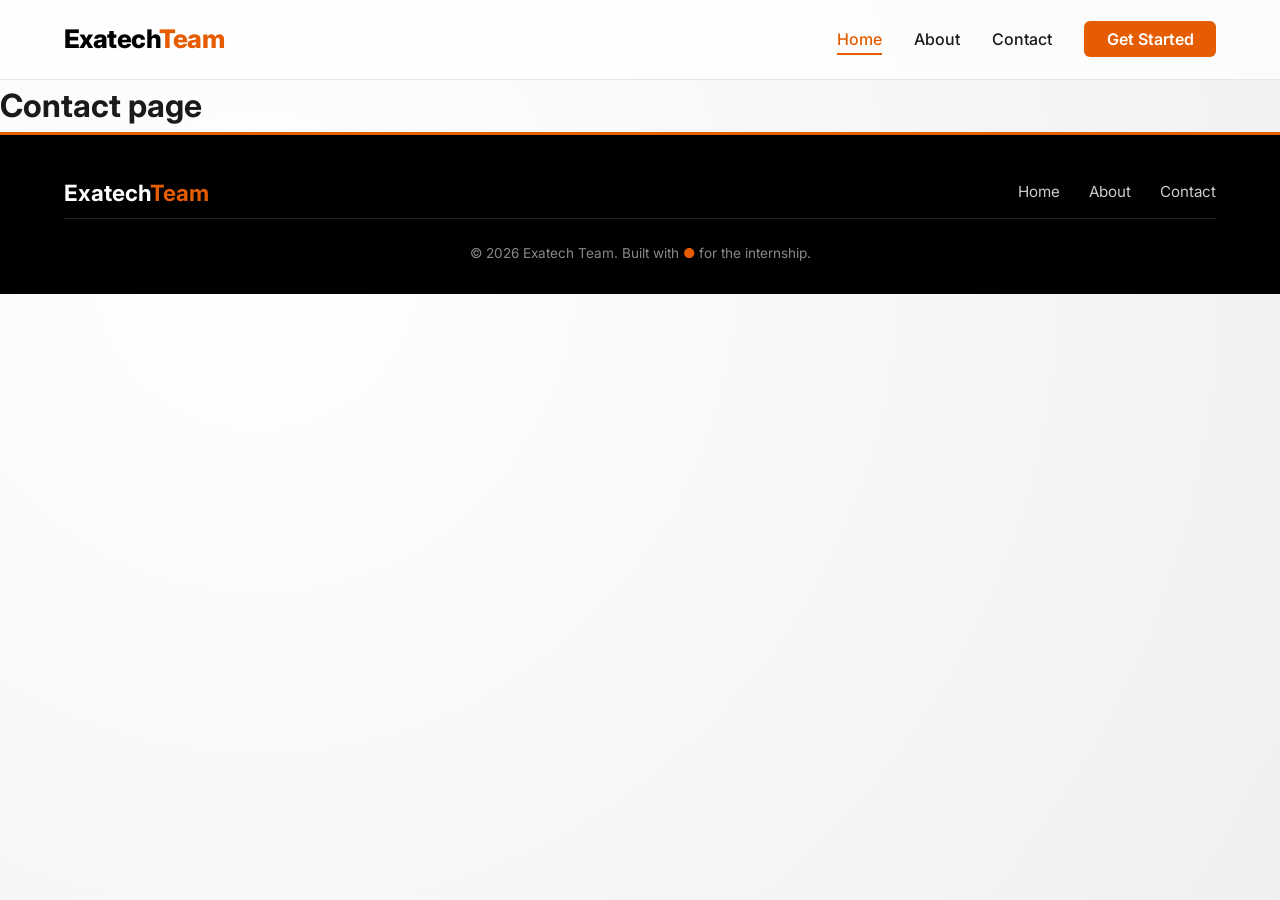
==== contact.html @ 696e4269 "Add contact page HTML structure and styling links" ====
<!DOCTYPE html>
<html lang="en">
<head>
    <meta charset="UTF-8" />
    <meta name="viewport" content="width=device-width, initial-scale=1.0" />
    <title>Exatech Team · Contact</title>

    <!-- Google Inter Fonts CDN-->
    <link href="https://fonts.googleapis.com/css2?family=Inter:opsz,wght@14..32,400;14..32,500;14..32,600;14..32,700;14..32,800&display=swap" rel="stylesheet" />
    <link rel="stylesheet" href="css/style.css">
</head>

<body>

    <!-- ===== Navbar Section ===== -->
    <header>
        <div class="container nav-bar">
            <a href="#" class="logo">Exatech<span>Team</span></a>

            <ul class="nav-links">
                <li><a href="/index.html" class="active">Home</a></li>
                <li><a href="#">About</a></li>
                <li><a href="/contact.html">Contact</a></li>
                <li><a href="#" class="navbar-button">Get Started</a></li>
            </ul>
        </div>
    </header>

    <!-- ===== contact Section ===== -->

    <h1>Contact page</h1>


    <!-- ===== FOOTER ===== -->
    <footer>
        <div class="container">
            <div class="footer-grid">
                <div class="footer-logo">Exatech<span>Team</span></div>
                <div class="footer-links">
                    <a href="#">Home</a>
                    <a href="#">About</a>
                    <a href="#">Contact</a>
                </div>
            </div>
            <div class="footer-copy">
                &copy; 2026 Exatech Team. Built with <span style="color:#e65c00;">●</span> for the internship.
            </div>
        </div>
    </footer>

</body>
</html>
---- css/style.css ----
/* ========= Global css start ===========  */

:root {
    --black-gray-color: #1a1a1a;
    --black-color: #000000;
    --orange-color: #e65c00;
    --white-color: #ffffff;
}

*{
    margin: 0;
    padding: 0;
    box-sizing: border-box;
}

body {
    font-family: 'Inter', sans-serif;
    font-size: 16px;
    line-height: 1.6;
    color: var(--black-gray-color);
    background: radial-gradient(circle at 20% 30%, #ffffff 0%, #f0f0f0 100%);
    min-height: 100vh;
    display: flex;
    flex-direction: column;
}


 /* ── Header / Nav ── */
header {
    padding: 1.2rem 0;
    border-bottom: 1px solid #e6e6e6;
    background-color: rgba(255, 255, 255, 0.7);
    backdrop-filter: blur(6px);
    position: sticky;
    top: 0;
    z-index: 10;
}

.nav-bar {
    display: flex;
    align-items: center;
    justify-content: space-between;
    flex-wrap: wrap;
    gap: 1rem;
}

.logo {
    font-size: 1.6rem;
    font-weight: 800;
    letter-spacing: -0.02em;
    color: var(--black-color);
    text-decoration: none;
}

.logo span {
    color: var(--orange-color);
}

.nav-links {
    display: flex;
    align-items: center;
    gap: 2rem;
    list-style: none;
}

.nav-links a {
    text-decoration: none;
    font-weight: 500;
    font-size: 1rem;
    color: var(--black-gray-color);
    transition: color 0.2s ease;
    padding: 0.25rem 0;
    border-bottom: 2px solid transparent;
}

.nav-links a:hover,
.nav-links a.active {
    color: var(--orange-color);
    border-bottom-color: var(--orange-color);
}

a.navbar-button {
    background-color: var(--orange-color);
    color: var(--white-color);
    padding: 0.5rem 1.4rem;
    border-radius: 6px;
    border-bottom: none ;
    font-weight: 600;
}

.navbar-button:hover {
    background-color: var(--orange-color);
    color: var(--white-color);
    border-bottom: none;
}

.btn-outline-orange {
    display: inline-block;
    background-color: transparent;
    color: var(--orange-color);
    font-weight: 600;
    font-size: 1rem;
    padding: 0.8rem 2.4rem;
    border-radius: 6px;
    border: 2px solid var(--orange-color);
    text-decoration: none;
    transition: all 0.2s ease;
    cursor: pointer;
}

.btn-outline-orange:hover {
    background-color: var(--orange-color);
    color: var(--white-color);
    transform: translateY(-2px);
    box-shadow: 0 8px 20px rgba(230, 92, 0, 0.15);
}

/* containers globlly for every page and section */
.container {
    max-width: 1200px;
    margin: 0 auto;
    padding: 0 1.5rem;
}

    /* ── font size and color for text (body 16–18px) ── */
p, li, .text-body {
        font-size: 1rem;
        color: var(--black-gray-color);
    }

    /* ── Footer section ── */
footer {
    background-color: var(--black-color);
    color: #e6e6e6;
    padding: 2.5rem 0 1.8rem;
    border-top: 3px solid var(--orange-color);
}

.footer-grid {
    display: flex;
    flex-wrap: wrap;
    justify-content: space-between;
    align-items: center;
    gap: 1.5rem;
}

.footer-logo {
    font-size: 1.4rem;
    font-weight: 700;
    color: var(--white-color);
}

.footer-logo span {
    color: var(--orange-color);
}

.footer-links {
    display: flex;
    gap: 1.8rem;
    flex-wrap: wrap;
}

.footer-links a {
    color: #cccccc;
    text-decoration: none;
    font-size: 0.95rem;
    transition: color 0.2s ease;
}

.footer-links a:hover {
    color: var(--orange-color);
}

.footer-copy {
    font-size: 0.85rem;
    color: #888888;
    margin-top: 0.5rem;
    width: 100%;
    text-align: center;
    border-top: 1px solid #222222;
    padding-top: 1.5rem;
}

 /* ========= Global css end ===========  */



 /* ========= home css start ===========  */


 /* ========= home css end ===========  */



 /* ========= about css start ===========  */


 /* ========= about css end ===========  */



 /* ========= contact css start ===========  */


 /* ========= contact css end ===========  */



        /* ── Responsive design media query tablet ── */
@media (max-width: 768px) {
    .nav-bar {
        flex-direction: column;
        align-items: flex-start;
    }

    .nav-links {
        flex-wrap: wrap;
        gap: 1rem 1.5rem;
        width: 100%;
    }

    .footer-grid {
        flex-direction: column;
        text-align: center;
    }

    .footer-links {
        justify-content: center;
    }

    /* === home === */

    /* === about ===  */

    /* === contact === */

}

        /* ── Responsive design media query mobile small screen ── */

@media (min-width: 640px) {
    p, li, .text-body {
                font-size: 1.125rem;
    }

    /* === home === */

    /* === about ===  */

    /* === contact === */

}

@media (max-width: 480px) {
    .container {
        padding: 0 1rem;
    }

    /* === home === */

    /* === about ===  */

    /* === contact === */
}
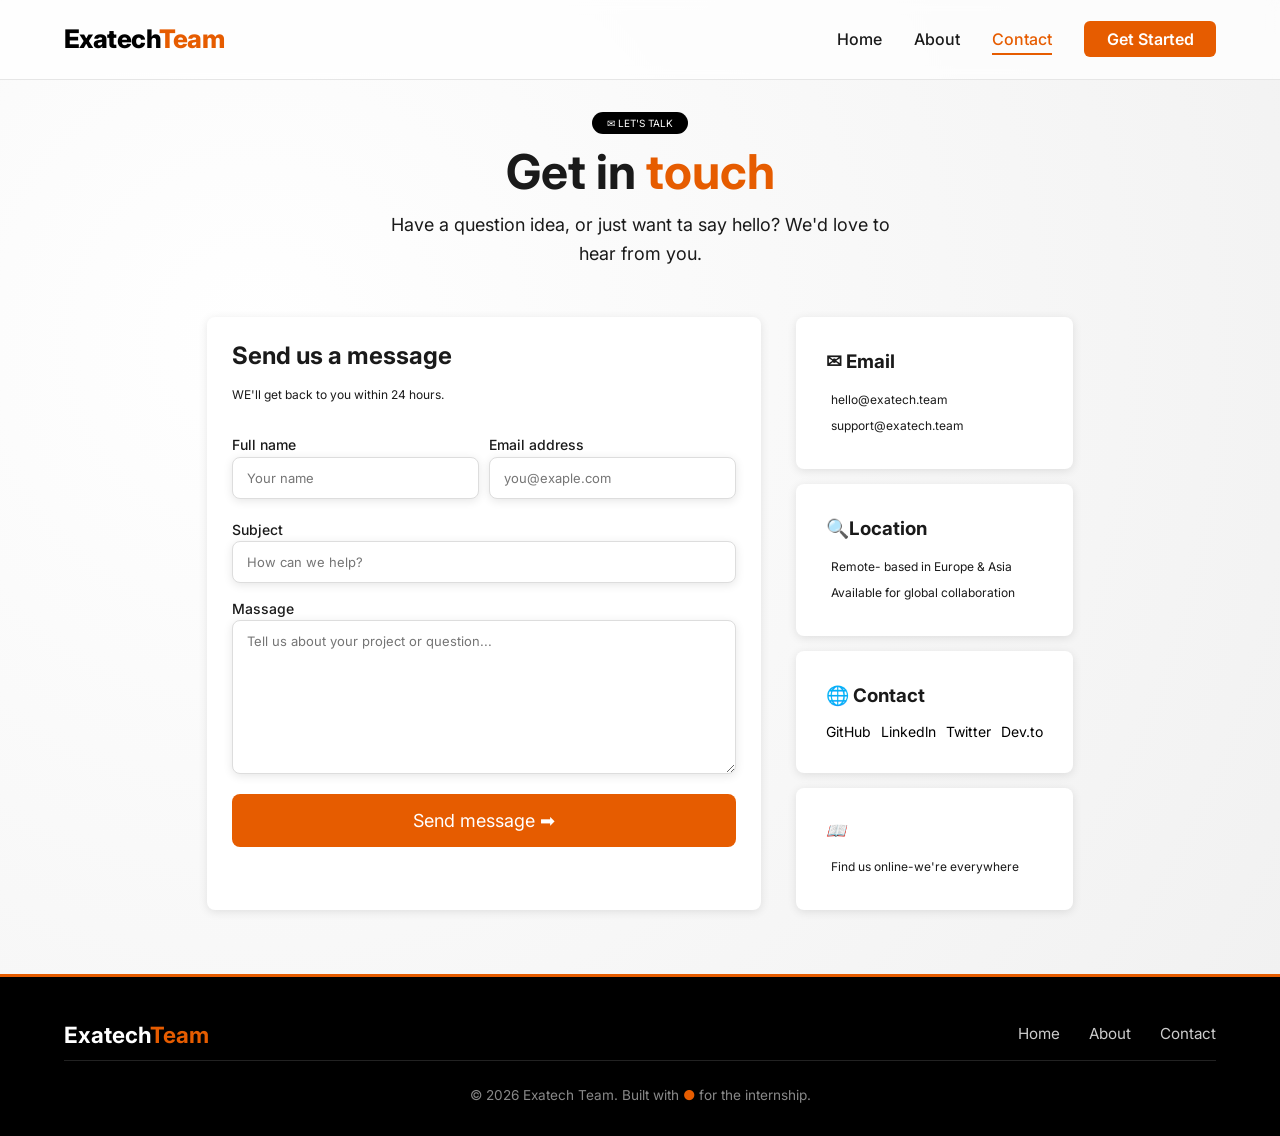
==== commit 3d5f9d76: "contact form" ====
--- a/contact.html
+++ b/contact.html
@@ -8,6 +8,7 @@
     <!-- Google Inter Fonts CDN-->
     <link href="https://fonts.googleapis.com/css2?family=Inter:opsz,wght@14..32,400;14..32,500;14..32,600;14..32,700;14..32,800&display=swap" rel="stylesheet" />
     <link rel="stylesheet" href="css/style.css">
+    <link rel="stylesheet" href="css/contact.css">
 </head>
 
 <body>
@@ -18,19 +19,82 @@
             <a href="#" class="logo">Exatech<span>Team</span></a>
 
             <ul class="nav-links">
-                <li><a href="/index.html" class="active">Home</a></li>
+                <li><a href="/index.html" >Home</a></li>
                 <li><a href="#">About</a></li>
-                <li><a href="/contact.html">Contact</a></li>
+                <li><a href="/contact.html" class="active">Contact</a></li>
                 <li><a href="#" class="navbar-button">Get Started</a></li>
             </ul>
         </div>
     </header>
 
     <!-- ===== contact Section ===== -->
+<section class="container">
+    <div class="top-content">
+        <span class="talk">✉ LET'S TALK</span>
+        <h1>Get in<span> touch</span></h1>
+        <p >Have a question idea, or just want ta say hello? We'd love to hear from you.</p>
+    </div>
 
-    <h1>Contact page</h1>
+    <div class="bottom-content">
+        <!-- contact form -->
+        <div class="left-side">
 
+            <form action="">
+                <h2>Send us a message</h2>
+                <p>WE'll get back to you within 24 hours.</p>
+                <div class="group-inputs">
+                    <div class="group-input">
+                        <label for="name">Full name</label>
+                        <input type="text" placeholder="Your name ">
+                    </div>
+                    <div class="group-input">
+                        <label for="name">Email address</label>
+                        <input type="text" placeholder="you@exaple.com">
+                    </div>
+                </div>
+                <div class="group-input">
+                        <label for="name">Subject</label>
+                        <input type="text" placeholder="How can we help? ">
+                </div>
+                <div class="group-input" style="margin-top: 15px;">
+                <label for="text">Massage</label>
+                <textarea style="margin-top: 0;" name="" rows="8" placeholder="Tell us about your project or question..."></textarea>
+                </div>
+                <button type="submit">Send message ➡</button>
+            </form>
+        </div>
 
+        <!--  quick info -->
+        <div class="right-side">
+            <div class="card">
+                <h3>✉ Email</h3>
+                <p style="margin-top: 10px;">hello@exatech.team</p>
+                <p>support@exatech.team</p>
+            </div>
+            <div class="card">
+                <h3>🔍Location</h3>
+                <p style="margin-top: 10px;">Remote- based in Europe & Asia</p>
+                <p>Available for global collaboration</p>
+            </div>
+            <div class="card">
+                <h3>🌐 Contact</h3>
+                <menu>
+                    <a href="#">GitHub</a>
+                    <a href="#">Linkedln</a>
+                    <a href="#">Twitter</a>
+                    <a href="#">Dev.to</a>
+
+                </menu>
+            </div>
+
+            <div class="card ">
+                <i>📖</i>
+               <p style="margin-top: 10px;">Find us online-we're everywhere</p>
+            </div>
+        </div>
+    </div>
+
+</section>
     <!-- ===== FOOTER ===== -->
     <footer>
         <div class="container">
--- a/css/style.css
+++ b/css/style.css
@@ -11,10 +11,11 @@
     margin: 0;
     padding: 0;
     box-sizing: border-box;
+    font-family: 'Inter', sans-serif;
+
 }
 
 body {
-    font-family: 'Inter', sans-serif;
     font-size: 16px;
     line-height: 1.6;
     color: var(--black-gray-color);
--- a/css/contact.css
+++ b/css/contact.css
@@ -0,0 +1,158 @@
+.top-content {
+    margin-top: 2rem;
+    display: flex;
+    flex-direction: column;
+    justify-content: center;
+    text-align: center;
+}
+
+.top-content .talk {
+    background-color: var(--black-color);
+    width: max-content;
+    color: var(--white-color);
+    margin: 0 auto;
+    padding: 3px 15px;
+    border-radius: 30px;
+    font-size: 10px;
+}
+
+.top-content h1{
+    font-size: clamp(2rem, 4rem, 3rem);
+    font-weight: bolder;
+}
+
+.top-content h1 span {
+    color: var(--orange-color);
+}
+
+.top-content p {
+    max-width: 500px;
+    color: var(--black-gray-color);
+    margin: 0 auto;
+}
+
+.bottom-content {
+    display: grid;
+    grid-template-columns: 2fr 1fr;
+    gap: 35px;
+    margin-top: 3rem;
+    margin-bottom: 4rem;
+}
+
+.bottom-content .left-side {
+    border-radius: 8px;
+    background-color: var(--white-color);
+    padding: 20px 25px;
+    box-shadow: 0 2px 10px rgba(0,0,0,.1)
+}
+form h2{
+     margin-bottom: 10px;
+}
+form p{
+    color: var(--black-gray-color);
+    font-size: 12px;
+}
+.group-inputs{
+    display: flex;
+    gap: 10px;
+    margin-bottom: 20px;
+    margin-top: 20px;
+}
+.group-input{
+    width: 100%;
+    margin-top: 10px;
+    display: flex;
+    flex-direction: column;
+}
+.group-input label{
+    font-weight: 500;
+    font-size: 14px;
+}
+.group-input input , .group-input  textarea {
+    padding:12px 14px;
+    border-radius: 8px;
+    border: 1px solid #ddd;
+    box-shadow: 0 2px 10px rgba(0,0,0,.1);
+    font-size: 13px;
+    outline: none;
+}
+
+.group-input input:hover , .group-input  textarea:hover{
+    box-shadow: 0 2px 10px rgba(248, 139, 6, 0.1);
+}
+
+
+form button{
+width: 100%;
+padding: 16px;
+background-color: var(--orange-color);
+color: white;
+border-radius: 8px;
+font-size: 18px;
+margin-top: 20px;
+cursor: pointer;
+border: none;
+transition: .3s;
+}
+form button:hover{
+    background-color: rgb(224, 151, 15);
+}
+
+
+.right-side{
+    display: flex;
+    flex-direction: column;
+    gap: 15px;
+}
+.card{
+    background-color: var(--white-color);
+    padding: 30px;
+    border-radius: 8px;
+    box-shadow: 0 2px 10px rgba(0,0,0,.1);
+
+}
+
+ .car h3{
+      font-size: 24px;
+
+}
+.card p{
+  color:var(--black-gray-color);
+  line-height: 16px;
+  font-size: 12px;
+  padding: 5px;
+}
+
+.card menu{
+    display: flex;
+    align-items: center;
+    justify-content: space-between;
+    flex-wrap: wrap;
+    gap: 10px;
+    margin-top: 10px;
+
+}
+.card menu a{
+    text-decoration: none;
+    color: var(--black-color);
+    font-size: 14px;
+}
+
+
+
+
+
+
+
+
+
+
+
+
+
+
+
+
+
+
+
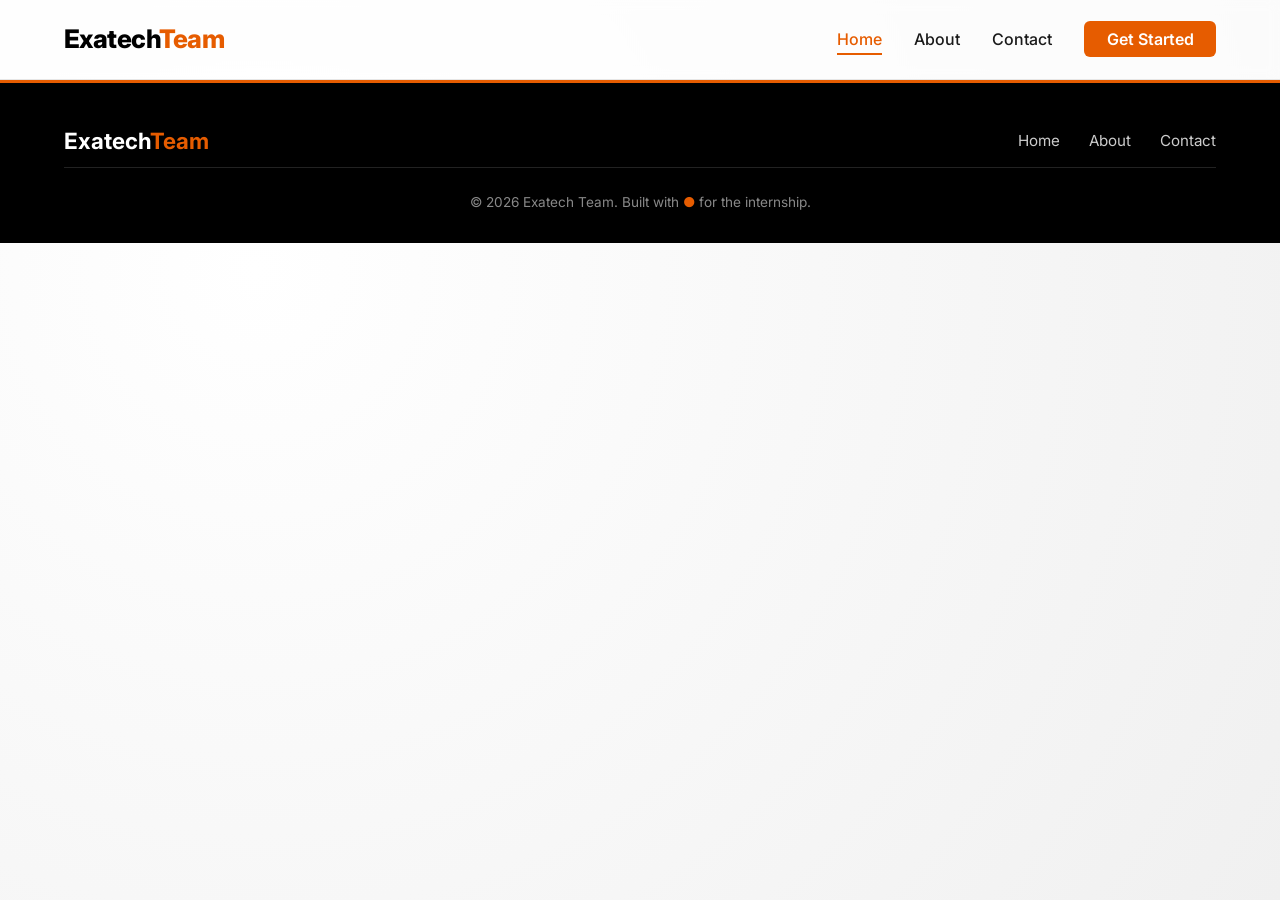
==== commit 27a13f47: "changes" ====
--- a/contact.html
+++ b/contact.html
@@ -1,116 +1,52 @@
 <!DOCTYPE html>
 <html lang="en">
-<head>
+  <head>
     <meta charset="UTF-8" />
     <meta name="viewport" content="width=device-width, initial-scale=1.0" />
-    <title>Exatech Team · Contact</title>
+    <title>Exatech Team · Home</title>
 
     <!-- Google Inter Fonts CDN-->
-    <link href="https://fonts.googleapis.com/css2?family=Inter:opsz,wght@14..32,400;14..32,500;14..32,600;14..32,700;14..32,800&display=swap" rel="stylesheet" />
-    <link rel="stylesheet" href="css/style.css">
-    <link rel="stylesheet" href="css/contact.css">
-</head>
+    <link
+      href="https://fonts.googleapis.com/css2?family=Inter:opsz,wght@14..32,400;14..32,500;14..32,600;14..32,700;14..32,800&display=swap"
+      rel="stylesheet"
+    />
+    <link rel="stylesheet" href="css/style.css" />
+  </head>
 
-<body>
-
+  <body>
     <!-- ===== Navbar Section ===== -->
     <header>
-        <div class="container nav-bar">
-            <a href="#" class="logo">Exatech<span>Team</span></a>
+      <div class="container nav-bar">
+        <a href="#" class="logo">Exatech<span>Team</span></a>
 
-            <ul class="nav-links">
-                <li><a href="/index.html" >Home</a></li>
-                <li><a href="#">About</a></li>
-                <li><a href="/contact.html" class="active">Contact</a></li>
-                <li><a href="#" class="navbar-button">Get Started</a></li>
-            </ul>
-        </div>
+        <ul class="nav-links">
+          <li><a href="#" class="active">Home</a></li>
+          <li><a href="#">About</a></li>
+          <li><a href="#">Contact</a></li>
+          <li><a href="#" class="navbar-button">Get Started</a></li>
+        </ul>
+      </div>
     </header>
 
-    <!-- ===== contact Section ===== -->
-<section class="container">
-    <div class="top-content">
-        <span class="talk">✉ LET'S TALK</span>
-        <h1>Get in<span> touch</span></h1>
-        <p >Have a question idea, or just want ta say hello? We'd love to hear from you.</p>
-    </div>
+    <!-- ======== Contact Main Section ======== -->
+    <section class="container"></section>
 
-    <div class="bottom-content">
-        <!-- contact form -->
-        <div class="left-side">
-
-            <form action="">
-                <h2>Send us a message</h2>
-                <p>WE'll get back to you within 24 hours.</p>
-                <div class="group-inputs">
-                    <div class="group-input">
-                        <label for="name">Full name</label>
-                        <input type="text" placeholder="Your name ">
-                    </div>
-                    <div class="group-input">
-                        <label for="name">Email address</label>
-                        <input type="text" placeholder="you@exaple.com">
-                    </div>
-                </div>
-                <div class="group-input">
-                        <label for="name">Subject</label>
-                        <input type="text" placeholder="How can we help? ">
-                </div>
-                <div class="group-input" style="margin-top: 15px;">
-                <label for="text">Massage</label>
-                <textarea style="margin-top: 0;" name="" rows="8" placeholder="Tell us about your project or question..."></textarea>
-                </div>
-                <button type="submit">Send message ➡</button>
-            </form>
-        </div>
-
-        <!--  quick info -->
-        <div class="right-side">
-            <div class="card">
-                <h3>✉ Email</h3>
-                <p style="margin-top: 10px;">hello@exatech.team</p>
-                <p>support@exatech.team</p>
-            </div>
-            <div class="card">
-                <h3>🔍Location</h3>
-                <p style="margin-top: 10px;">Remote- based in Europe & Asia</p>
-                <p>Available for global collaboration</p>
-            </div>
-            <div class="card">
-                <h3>🌐 Contact</h3>
-                <menu>
-                    <a href="#">GitHub</a>
-                    <a href="#">Linkedln</a>
-                    <a href="#">Twitter</a>
-                    <a href="#">Dev.to</a>
-
-                </menu>
-            </div>
-
-            <div class="card ">
-                <i>📖</i>
-               <p style="margin-top: 10px;">Find us online-we're everywhere</p>
-            </div>
-        </div>
-    </div>
-
-</section>
     <!-- ===== FOOTER ===== -->
     <footer>
-        <div class="container">
-            <div class="footer-grid">
-                <div class="footer-logo">Exatech<span>Team</span></div>
-                <div class="footer-links">
-                    <a href="#">Home</a>
-                    <a href="#">About</a>
-                    <a href="#">Contact</a>
-                </div>
-            </div>
-            <div class="footer-copy">
-                &copy; 2026 Exatech Team. Built with <span style="color:#e65c00;">●</span> for the internship.
-            </div>
+      <div class="container">
+        <div class="footer-grid">
+          <div class="footer-logo">Exatech<span>Team</span></div>
+          <div class="footer-links">
+            <a href="#">Home</a>
+            <a href="#">About</a>
+            <a href="#">Contact</a>
+          </div>
         </div>
+        <div class="footer-copy">
+          &copy; 2026 Exatech Team. Built with
+          <span style="color: #e65c00">●</span> for the internship.
+        </div>
+      </div>
     </footer>
-
-</body>
-</html>+  </body>
+</html>
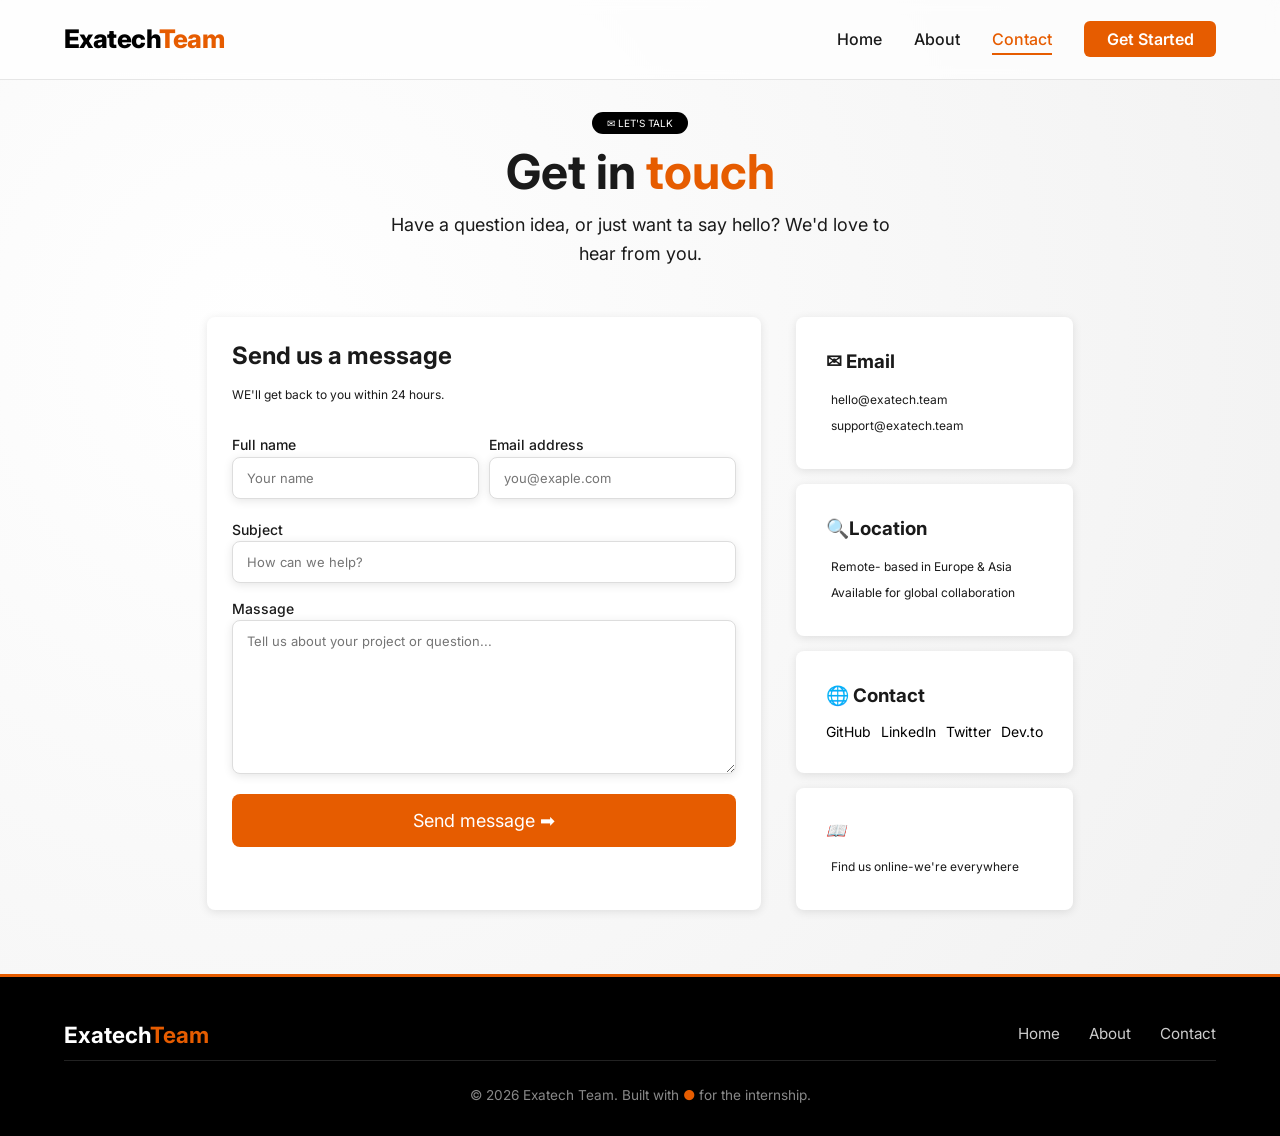
==== commit 6c36b3bf: "contact page" ====
--- a/contact.html
+++ b/contact.html
@@ -1,52 +1,118 @@
 <!DOCTYPE html>
 <html lang="en">
-  <head>
+<head>
     <meta charset="UTF-8" />
     <meta name="viewport" content="width=device-width, initial-scale=1.0" />
-    <title>Exatech Team · Home</title>
+    <title>Exatech Team · Contact</title>
 
     <!-- Google Inter Fonts CDN-->
-    <link
-      href="https://fonts.googleapis.com/css2?family=Inter:opsz,wght@14..32,400;14..32,500;14..32,600;14..32,700;14..32,800&display=swap"
-      rel="stylesheet"
-    />
-    <link rel="stylesheet" href="css/style.css" />
-  </head>
+    <link href="https://fonts.googleapis.com/css2?family=Inter:opsz,wght@14..32,400;14..32,500;14..32,600;14..32,700;14..32,800&display=swap" rel="stylesheet" />
+    <link rel="stylesheet" href="css/style.css">
+    <link rel="stylesheet" href="css/contact.css">
+</head>
 
-  <body>
+<body>
+
     <!-- ===== Navbar Section ===== -->
     <header>
-      <div class="container nav-bar">
-        <a href="#" class="logo">Exatech<span>Team</span></a>
+        <div class="container nav-bar">
+            <a href="#" class="logo">Exatech<span>Team</span></a>
 
-        <ul class="nav-links">
-          <li><a href="#" class="active">Home</a></li>
-          <li><a href="#">About</a></li>
-          <li><a href="#">Contact</a></li>
-          <li><a href="#" class="navbar-button">Get Started</a></li>
-        </ul>
-      </div>
+            <ul class="nav-links">
+                <li><a href="/index.html" >Home</a></li>
+                <li><a href="#">About</a></li>
+                <li><a href="/contact.html" class="active">Contact</a></li>
+                <li><a href="#" class="navbar-button">Get Started</a></li>
+            </ul>
+        </div>
     </header>
 
-    <!-- ======== Contact Main Section ======== -->
-    <section class="container"></section>
+    <!-- ===== contact Section ===== -->
+<section class="container">
+    <div class="top-content">
+        <span class="talk">✉ LET'S TALK</span>
+        <h1>Get in<span> touch</span></h1>
+        <p >Have a question idea, or just want ta say hello? We'd love to hear from you.</p>
+    </div>
 
+    <div class="bottom-content">
+        <!-- contact form -->
+        <div class="left-side">
+
+            <form action="">
+                <h2>Send us a message</h2>
+                <p>WE'll get back to you within 24 hours.</p>
+                <div class="group-inputs">
+                    <div class="group-input">
+                        <label for="name">Full name</label>
+                        <input type="text" placeholder="Your name ">
+                    </div>
+                    <div class="group-input">
+                        <label for="name">Email address</label>
+                        <input type="text" placeholder="you@exaple.com">
+                    </div>
+                </div>
+                <div class="group-input">
+                        <label for="name">Subject</label>
+                        <input type="text" placeholder="How can we help? ">
+                </div>
+                <div class="group-input" style="margin-top: 15px;">
+                <label for="text">Massage</label>
+                <textarea style="margin-top: 0;" name="" rows="8" placeholder="Tell us about your project or question..."></textarea>
+                </div>
+                <button type="submit">Send message ➡</button>
+            </form>
+        </div>
+
+        <!--  quick info -->
+        <div class="right-side">
+            <div class="card">
+                <h3>✉ Email</h3>
+                <p style="margin-top: 10px;">hello@exatech.team</p>
+                <p>support@exatech.team</p>
+            </div>
+            <div class="card">
+                <h3>🔍Location</h3>
+                <p style="margin-top: 10px;">Remote- based in Europe & Asia</p>
+                <p>Available for global collaboration</p>
+            </div>
+            <div class="card">
+                <h3>🌐 Contact</h3>
+                <menu>
+                    <a href="#">GitHub</a>
+                    <a href="#">Linkedln</a>
+                    <a href="#">Twitter</a>
+                    <a href="#">Dev.to</a>
+
+                </menu>
+            </div>
+
+            <div class="card ">
+                <i>📖</i>
+               <p style="margin-top: 10px;">Find us online-we're everywhere</p>
+            </div>
+        </div>
+    </div>
+
+    <!-- contact page complete  -->
+
+</section>
     <!-- ===== FOOTER ===== -->
     <footer>
-      <div class="container">
-        <div class="footer-grid">
-          <div class="footer-logo">Exatech<span>Team</span></div>
-          <div class="footer-links">
-            <a href="#">Home</a>
-            <a href="#">About</a>
-            <a href="#">Contact</a>
-          </div>
+        <div class="container">
+            <div class="footer-grid">
+                <div class="footer-logo">Exatech<span>Team</span></div>
+                <div class="footer-links">
+                    <a href="#">Home</a>
+                    <a href="#">About</a>
+                    <a href="#">Contact</a>
+                </div>
+            </div>
+            <div class="footer-copy">
+                &copy; 2026 Exatech Team. Built with <span style="color:#e65c00;">●</span> for the internship.
+            </div>
         </div>
-        <div class="footer-copy">
-          &copy; 2026 Exatech Team. Built with
-          <span style="color: #e65c00">●</span> for the internship.
-        </div>
-      </div>
     </footer>
-  </body>
-</html>
+
+</body>
+</html>
--- a/css/contact.css
+++ b/css/contact.css
@@ -0,0 +1,158 @@
+.top-content {
+    margin-top: 2rem;
+    display: flex;
+    flex-direction: column;
+    justify-content: center;
+    text-align: center;
+}
+
+.top-content .talk {
+    background-color: var(--black-color);
+    width: max-content;
+    color: var(--white-color);
+    margin: 0 auto;
+    padding: 3px 15px;
+    border-radius: 30px;
+    font-size: 10px;
+}
+
+.top-content h1{
+    font-size: clamp(2rem, 4rem, 3rem);
+    font-weight: bolder;
+}
+
+.top-content h1 span {
+    color: var(--orange-color);
+}
+
+.top-content p {
+    max-width: 500px;
+    color: var(--black-gray-color);
+    margin: 0 auto;
+}
+
+.bottom-content {
+    display: grid;
+    grid-template-columns: 2fr 1fr;
+    gap: 35px;
+    margin-top: 3rem;
+    margin-bottom: 4rem;
+}
+
+.bottom-content .left-side {
+    border-radius: 8px;
+    background-color: var(--white-color);
+    padding: 20px 25px;
+    box-shadow: 0 2px 10px rgba(0,0,0,.1)
+}
+form h2{
+     margin-bottom: 10px;
+}
+form p{
+    color: var(--black-gray-color);
+    font-size: 12px;
+}
+.group-inputs{
+    display: flex;
+    gap: 10px;
+    margin-bottom: 20px;
+    margin-top: 20px;
+}
+.group-input{
+    width: 100%;
+    margin-top: 10px;
+    display: flex;
+    flex-direction: column;
+}
+.group-input label{
+    font-weight: 500;
+    font-size: 14px;
+}
+.group-input input , .group-input  textarea {
+    padding:12px 14px;
+    border-radius: 8px;
+    border: 1px solid #ddd;
+    box-shadow: 0 2px 10px rgba(0,0,0,.1);
+    font-size: 13px;
+    outline: none;
+}
+
+.group-input input:hover , .group-input  textarea:hover{
+    box-shadow: 0 2px 10px rgba(248, 139, 6, 0.1);
+}
+
+
+form button{
+width: 100%;
+padding: 16px;
+background-color: var(--orange-color);
+color: white;
+border-radius: 8px;
+font-size: 18px;
+margin-top: 20px;
+cursor: pointer;
+border: none;
+transition: .3s;
+}
+form button:hover{
+    background-color: rgb(224, 151, 15);
+}
+
+
+.right-side{
+    display: flex;
+    flex-direction: column;
+    gap: 15px;
+}
+.card{
+    background-color: var(--white-color);
+    padding: 30px;
+    border-radius: 8px;
+    box-shadow: 0 2px 10px rgba(0,0,0,.1);
+
+}
+
+ .car h3{
+      font-size: 24px;
+
+}
+.card p{
+  color:var(--black-gray-color);
+  line-height: 16px;
+  font-size: 12px;
+  padding: 5px;
+}
+
+.card menu{
+    display: flex;
+    align-items: center;
+    justify-content: space-between;
+    flex-wrap: wrap;
+    gap: 10px;
+    margin-top: 10px;
+
+}
+.card menu a{
+    text-decoration: none;
+    color: var(--black-color);
+    font-size: 14px;
+}
+
+
+
+
+
+
+
+
+
+
+
+
+
+
+
+
+
+
+
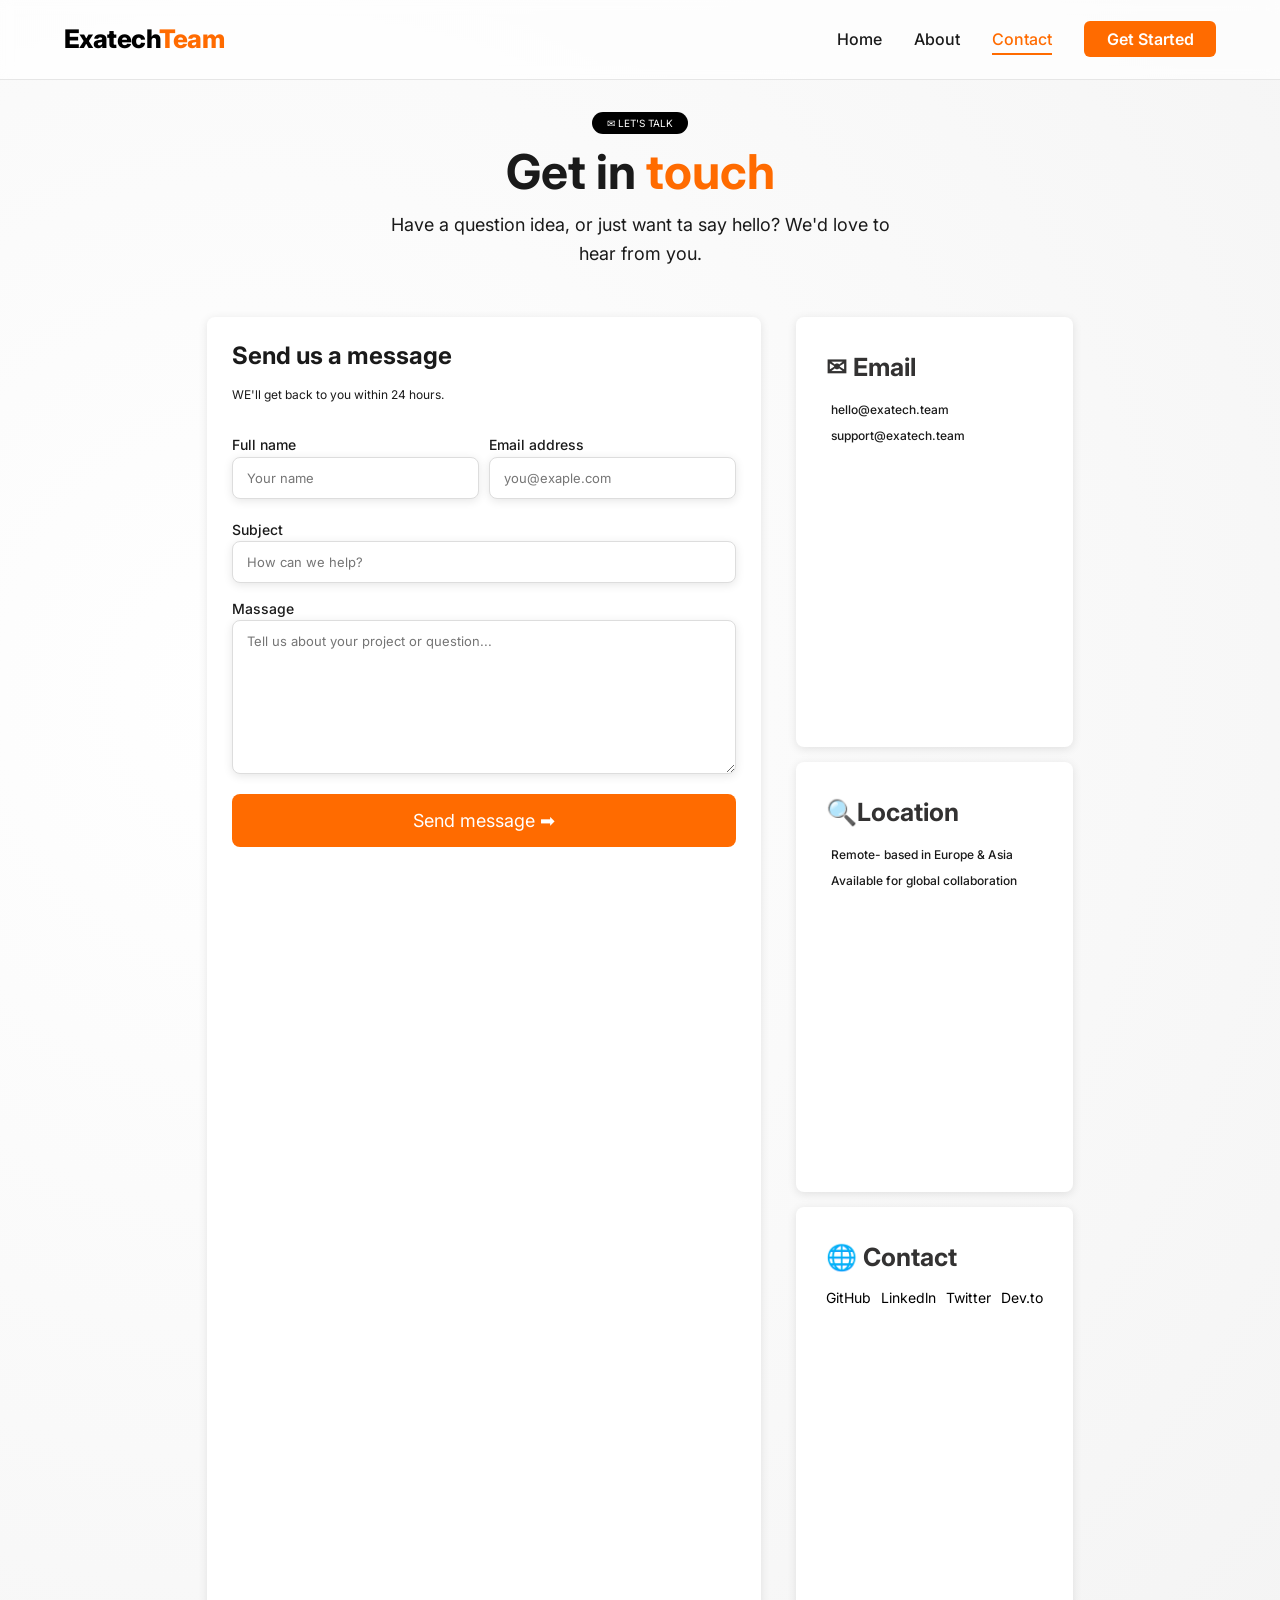
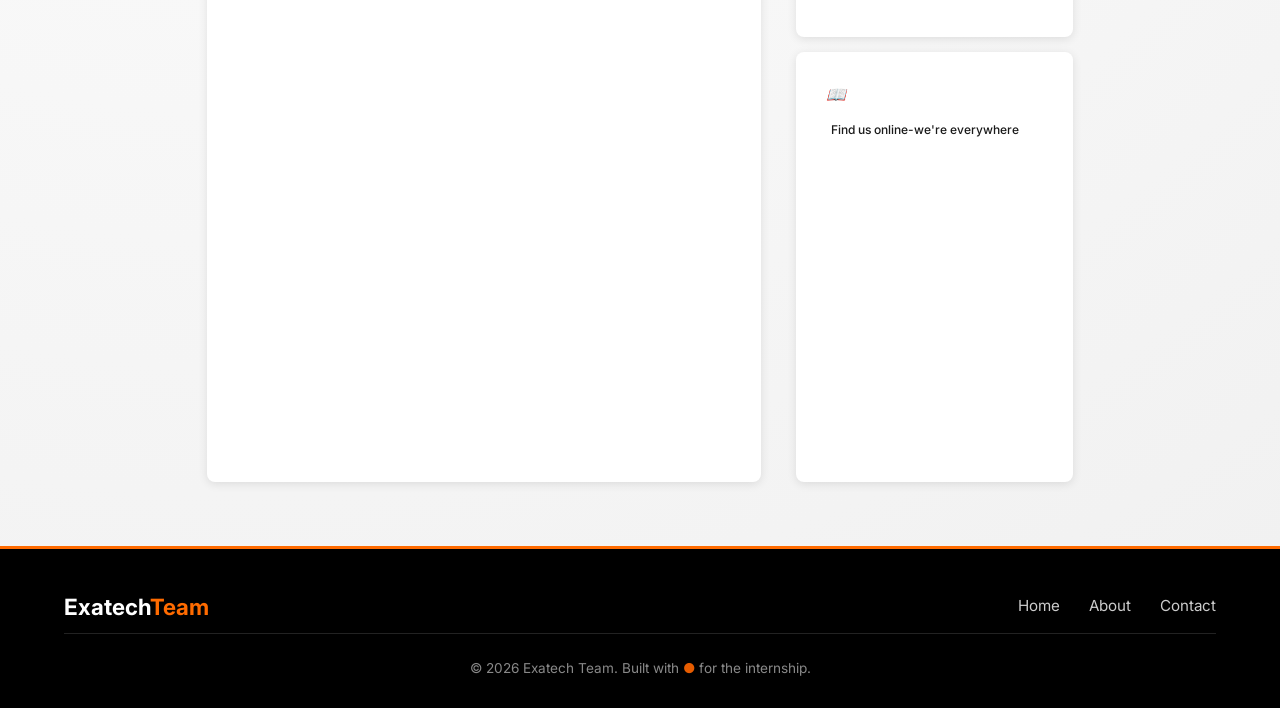
==== commit 1ce9ff9f: "add about page" ====
--- a/contact.html
+++ b/contact.html
@@ -1,118 +1,123 @@
 <!DOCTYPE html>
 <html lang="en">
-<head>
+  <head>
     <meta charset="UTF-8" />
     <meta name="viewport" content="width=device-width, initial-scale=1.0" />
     <title>Exatech Team · Contact</title>
 
     <!-- Google Inter Fonts CDN-->
-    <link href="https://fonts.googleapis.com/css2?family=Inter:opsz,wght@14..32,400;14..32,500;14..32,600;14..32,700;14..32,800&display=swap" rel="stylesheet" />
-    <link rel="stylesheet" href="css/style.css">
-    <link rel="stylesheet" href="css/contact.css">
-</head>
+    <link
+      href="https://fonts.googleapis.com/css2?family=Inter:opsz,wght@14..32,400;14..32,500;14..32,600;14..32,700;14..32,800&display=swap"
+      rel="stylesheet"
+    />
+    <link rel="stylesheet" href="css/style.css" />
+    <link rel="stylesheet" href="css/contact.css" />
+  </head>
 
-<body>
-
+  <body>
     <!-- ===== Navbar Section ===== -->
     <header>
-        <div class="container nav-bar">
-            <a href="#" class="logo">Exatech<span>Team</span></a>
+      <div class="container nav-bar">
+        <a href="#" class="logo">Exatech<span>Team</span></a>
 
-            <ul class="nav-links">
-                <li><a href="/index.html" >Home</a></li>
-                <li><a href="#">About</a></li>
-                <li><a href="/contact.html" class="active">Contact</a></li>
-                <li><a href="#" class="navbar-button">Get Started</a></li>
-            </ul>
-        </div>
+        <ul class="nav-links">
+          <li><a href="/index.html">Home</a></li>
+          <li><a href="/about.html">About</a></li>
+          <li><a href="/contact.html" class="active">Contact</a></li>
+          <li><a href="#" class="navbar-button">Get Started</a></li>
+        </ul>
+      </div>
     </header>
 
     <!-- ===== contact Section ===== -->
-<section class="container">
-    <div class="top-content">
+    <section class="container">
+      <div class="top-content">
         <span class="talk">✉ LET'S TALK</span>
         <h1>Get in<span> touch</span></h1>
-        <p >Have a question idea, or just want ta say hello? We'd love to hear from you.</p>
-    </div>
+        <p>
+          Have a question idea, or just want ta say hello? We'd love to hear
+          from you.
+        </p>
+      </div>
 
-    <div class="bottom-content">
+      <div class="bottom-content">
         <!-- contact form -->
         <div class="left-side">
-
-            <form action="">
-                <h2>Send us a message</h2>
-                <p>WE'll get back to you within 24 hours.</p>
-                <div class="group-inputs">
-                    <div class="group-input">
-                        <label for="name">Full name</label>
-                        <input type="text" placeholder="Your name ">
-                    </div>
-                    <div class="group-input">
-                        <label for="name">Email address</label>
-                        <input type="text" placeholder="you@exaple.com">
-                    </div>
-                </div>
-                <div class="group-input">
-                        <label for="name">Subject</label>
-                        <input type="text" placeholder="How can we help? ">
-                </div>
-                <div class="group-input" style="margin-top: 15px;">
-                <label for="text">Massage</label>
-                <textarea style="margin-top: 0;" name="" rows="8" placeholder="Tell us about your project or question..."></textarea>
-                </div>
-                <button type="submit">Send message ➡</button>
-            </form>
+          <form action="">
+            <h2>Send us a message</h2>
+            <p>WE'll get back to you within 24 hours.</p>
+            <div class="group-inputs">
+              <div class="group-input">
+                <label for="name">Full name</label>
+                <input type="text" placeholder="Your name " />
+              </div>
+              <div class="group-input">
+                <label for="name">Email address</label>
+                <input type="text" placeholder="you@exaple.com" />
+              </div>
+            </div>
+            <div class="group-input">
+              <label for="name">Subject</label>
+              <input type="text" placeholder="How can we help? " />
+            </div>
+            <div class="group-input" style="margin-top: 15px">
+              <label for="text">Massage</label>
+              <textarea
+                style="margin-top: 0"
+                name=""
+                rows="8"
+                placeholder="Tell us about your project or question..."
+              ></textarea>
+            </div>
+            <button type="submit">Send message ➡</button>
+          </form>
         </div>
 
         <!--  quick info -->
         <div class="right-side">
-            <div class="card">
-                <h3>✉ Email</h3>
-                <p style="margin-top: 10px;">hello@exatech.team</p>
-                <p>support@exatech.team</p>
-            </div>
-            <div class="card">
-                <h3>🔍Location</h3>
-                <p style="margin-top: 10px;">Remote- based in Europe & Asia</p>
-                <p>Available for global collaboration</p>
-            </div>
-            <div class="card">
-                <h3>🌐 Contact</h3>
-                <menu>
-                    <a href="#">GitHub</a>
-                    <a href="#">Linkedln</a>
-                    <a href="#">Twitter</a>
-                    <a href="#">Dev.to</a>
+          <div class="card">
+            <h3>✉ Email</h3>
+            <p style="margin-top: 10px">hello@exatech.team</p>
+            <p>support@exatech.team</p>
+          </div>
+          <div class="card">
+            <h3>🔍Location</h3>
+            <p style="margin-top: 10px">Remote- based in Europe & Asia</p>
+            <p>Available for global collaboration</p>
+          </div>
+          <div class="card">
+            <h3>🌐 Contact</h3>
+            <menu>
+              <a href="#">GitHub</a>
+              <a href="#">Linkedln</a>
+              <a href="#">Twitter</a>
+              <a href="#">Dev.to</a>
+            </menu>
+          </div>
 
-                </menu>
-            </div>
-
-            <div class="card ">
-                <i>📖</i>
-               <p style="margin-top: 10px;">Find us online-we're everywhere</p>
-            </div>
+          <div class="card">
+            <i>📖</i>
+            <p style="margin-top: 10px">Find us online-we're everywhere</p>
+          </div>
         </div>
-    </div>
-
-    <!-- contact page complete  -->
-
-</section>
+      </div>
+    </section>
     <!-- ===== FOOTER ===== -->
     <footer>
-        <div class="container">
-            <div class="footer-grid">
-                <div class="footer-logo">Exatech<span>Team</span></div>
-                <div class="footer-links">
-                    <a href="#">Home</a>
-                    <a href="#">About</a>
-                    <a href="#">Contact</a>
-                </div>
-            </div>
-            <div class="footer-copy">
-                &copy; 2026 Exatech Team. Built with <span style="color:#e65c00;">●</span> for the internship.
-            </div>
+      <div class="container">
+        <div class="footer-grid">
+          <div class="footer-logo">Exatech<span>Team</span></div>
+          <div class="footer-links">
+            <a href="#">Home</a>
+            <a href="#">About</a>
+            <a href="#">Contact</a>
+          </div>
         </div>
+        <div class="footer-copy">
+          &copy; 2026 Exatech Team. Built with
+          <span style="color: #e65c00">●</span> for the internship.
+        </div>
+      </div>
     </footer>
-
-</body>
-</html>+  </body>
+</html>
--- a/css/style.css
+++ b/css/style.css
@@ -3,7 +3,7 @@
 :root {
     --black-gray-color: #1a1a1a;
     --black-color: #000000;
-    --orange-color: #e65c00;
+    --orange-color: #ff6b00;
     --white-color: #ffffff;
 }
 
@@ -195,7 +195,463 @@
 
  /* ========= about css start ===========  */
 
-
+    .main-body {
+      /* background-color: rgba(102, 102, 104, 0.808); */
+      background-color: #eceeef;
+      height: fit-content;
+    }
+    .main {
+      background-image: url("/images/about-bg.png");
+      background-position: center;
+      background-size: cover;
+      flex-direction: column;
+      display: flex;
+      height: 100vh;
+      justify-content: center;
+      align-items: center;
+      position: relative;
+    }
+    .hero {
+      width: 50%;
+      text-align: center;
+    }
+
+    .about-header {
+      width: 100%;
+      position: absolute;
+    }
+    .hero > h1 {
+      font-size: 65px;
+      font-weight: 900;
+      color: #ffffff;
+    }
+
+    .hero > p {
+      font-weight: 700;
+      font-size: 22px;
+    }
+
+    .hero > a {
+      /* background-color: rgba(0, 208, 255, 0.751); */
+      background-color: var(--orange-color);
+      color: white;
+      padding: 15px 22px;
+      border-radius: 8px;
+      text-decoration: none;
+      font-weight: 600;
+      font-size: 20px;
+      display: inline-block;
+    }
+
+    .hero * {
+      margin-top: 50px;
+      color: white;
+    }
+
+    /* ===== our story  ====== */
+
+    /* === card 01 ==== */
+    .our-story {
+      height: fit-content;
+      display: grid;
+      grid-template-columns: repeat(2, 1fr);
+      margin: 50px 35px;
+      gap: 30px;
+    }
+
+    .story-card1 {
+      border-radius: 14px;
+      padding: 22px;
+      /* background-color: rgba(183, 185, 186, 0.845); */
+      background-color: #ffffff;
+      box-shadow: 2px 2px 3px rgba(26, 25, 25, 0.902);
+      text-align: center;
+    }
+    .story-card1 > h3 {
+      color: rgb(0, 119, 255);
+      font-size: 23px;
+    }
+    .story-card1 > p {
+      color: rgb(74, 73, 73);
+      font-size: 21px;
+      line-height: 40px;
+      font-weight: 500;
+    }
+    .story-card1 > h2 {
+      font-size: 35px;
+      color: rgb(74, 73, 73);
+      font-weight: 800;
+    }
+    .story-card1 * {
+      margin-top: 15px;
+    }
+
+    /* ==== card 02==== */
+    .story-card2 > img {
+      width: 100%;
+      height: 100%;
+      border-radius: 15px;
+      box-shadow: 2px 2px 3px rgba(26, 25, 25, 0.902);
+    }
+
+    /* ======== OUR MISSION ========= */
+
+    .our-mission {
+      text-align: center;
+      margin: 120px 50px 50px 50px;
+    }
+
+    .our-mission > * {
+      margin: 38px;
+    }
+
+    .our-mission > h2 {
+      font-weight: 800;
+      font-size: 40px;
+      color: rgb(56, 55, 55);
+    }
+
+    .mission-cards {
+      display: grid;
+      grid-template-columns: repeat(3, 1fr);
+      gap: 40px;
+    }
+
+    .mission-cards * {
+      padding: 14px;
+    }
+
+    .card {
+      border-radius: 14px;
+      min-height: 430px;
+      overflow-y: auto;
+      padding: 30px;
+      background-color: #ffffff;
+      box-shadow: 2px 2px 3px rgba(26, 25, 25, 0.902);
+    }
+
+    .card > p {
+      line-height: 35px;
+      color: rgb(74, 73, 73);
+      font-weight: 500;
+      font-size: 21px;
+    }
+
+    .card > h3 {
+      font-size: 25px;
+      font-weight: 700;
+      color: rgb(51, 50, 50);
+    }
+
+    /* ======== Meet the team ========= */
+    .team {
+      text-align: center;
+      margin: 80px 60px 30px 60px;
+    }
+
+    .team * {
+      padding: 30px;
+    }
+    .team > h2 {
+      text-align: center;
+      font-weight: 800;
+      font-size: 40px;
+      color: rgb(44, 43, 43);
+      margin-bottom: 30px;
+    }
+
+    .team-cards {
+      display: grid;
+      grid-template-columns: repeat(3, 1fr);
+      gap: 40px;
+    }
+
+    .team-card {
+      border-radius: 17px;
+      height: fit-content;
+      padding: 20px;
+      background-color: #ffffff;
+      box-shadow: 2px 2px 3px rgba(26, 25, 25, 0.902);
+    }
+
+    .team-card > img {
+      width: 180px;
+      height: 180px;
+      border-radius: 50%;
+    }
+    .team-card h3 {
+      font-size: 26px;
+      color: rgba(81, 80, 80, 0.817);
+    }
+
+    .team-card h5 {
+      font-size: 20px;
+      color: rgba(25, 25, 247, 0.772);
+    }
+
+    .team-card > p {
+      font-size: 20px;
+      font-weight: 500;
+      line-height: 32px;
+      color: rgb(74, 73, 73);
+    }
+
+    .team-card * {
+      padding: 5px;
+    }
+
+    /* ========= DRIVE SECTION =========  */
+
+    .drive {
+      text-align: center;
+      margin: 80px 60px 30px 60px;
+    }
+
+    .drive * {
+      padding: 30px;
+    }
+
+    .drive-cards {
+      display: grid;
+      grid-template-columns: repeat(4, 1fr);
+      gap: 24px;
+    }
+
+    .drive-card {
+      border-radius: 17px;
+      height: fit-content;
+      padding: 20px;
+      background-color: #ffffff;
+      box-shadow: 2px 2px 3px rgba(26, 25, 25, 0.902);
+    }
+
+    .drive > h2 {
+      text-align: center;
+      font-weight: 800;
+      font-size: 40px;
+      color: rgb(43, 42, 42);
+      margin-bottom: 30px;
+    }
+    .drive-card > img {
+      width: 120px;
+      height: 120px;
+      border-radius: 50%;
+    }
+    .drive-card h3 {
+      font-size: 26px;
+      color: rgba(48, 128, 248, 0.856);
+    }
+
+    .drive-card > p {
+      font-size: 20px;
+      font-weight: 500;
+      line-height: 32px;
+      color: rgba(96, 95, 95, 0.769);
+    }
+
+    .drive-card * {
+      padding: 15px;
+    }
+
+
+     /* ====== Media Query for desktop ======= */
+    @media (max-width: 1024px) {
+      .our-story {
+        grid-template-columns: repeat(1, 1fr);
+      }
+
+      .mission-cards {
+        grid-template-columns: repeat(2, 1fr);
+      }
+      .card {
+        overflow: scroll;
+      }
+
+      .drive-cards {
+        grid-template-columns: repeat(3, 1fr);
+        padding: 0;
+      }
+
+      .drive-card {
+        height: 300px;
+        padding: 6px;
+        overflow: scroll;
+        width: 100%;
+        line-height: 0;
+      }
+
+      .team-card {
+        height: 350px;
+        overflow-y: scroll;
+      }
+
+      .team-card img {
+        height: 110px;
+        width: 110px;
+      }
+    }
+
+      /* ====== Media Query for laptop ======= */
+    @media (max-width: 960px) {
+      .drive-cards {
+        grid-template-columns: repeat(2, 1fr);
+        padding: 0;
+      }
+      .drive {
+        margin: 80px 40px 30px 40px;
+      }
+
+      .drive-card {
+        height: 300px;
+        padding: 15px;
+        overflow: scroll;
+        width: 100%;
+      }
+
+      .drive-card > h3 {
+        font-size: 19px;
+        color: rgba(33, 146, 245, 0.945);
+      }
+
+      .drive-card p {
+        line-height: 16px;
+        font-size: 12px;
+        color: rgba(33, 146, 245, 0.945);
+      }
+
+      .drive-card img {
+        width: 120px;
+        height: 120px;
+      }
+
+      .team-cards {
+        grid-template-columns: repeat(2, 1fr);
+      }
+      .team-card {
+        height: 350px;
+        overflow-y: scroll;
+      }
+
+      .team-card img {
+        height: 90px;
+        width: 90px;
+        border-radius: 50%;
+      }
+    }
+
+      /* ====== Media Query for Tablet ======= */
+    @media (max-width: 790px) {
+      .mission-cards {
+        grid-template-columns: repeat(1, 1fr);
+      }
+      .our-mission {
+        margin: 0;
+      }
+      .our-mission h2 {
+        font-weight: 800;
+        font-size: 28px;
+      }
+      .card {
+        height: 300px;
+        line-height: 15px;
+        padding: 15px;
+        overflow: scroll;
+      }
+
+      .our-story .story-card1 {
+        height: 350px;
+        overflow: scroll;
+        padding: 16px;
+        line-height: 24px;
+        text-align: center;
+      }
+      .story-card1 h2 {
+        font-weight: 800;
+        font-size: 25px;
+      }
+      .story-card1 p {
+        font-weight: 400;
+        font-size: 17px;
+        line-height: 25px;
+      }
+
+      .main {
+        height: 100%;
+      }
+      .hero h1 {
+        margin-top: 110px;
+        font-size: 40px;
+      }
+      .hero a {
+        padding: 8px;
+        font-size: medium;
+      }
+
+      /* ===== team section ======= */
+      .team-cards {
+        grid-template-columns: repeat(1, 1fr);
+        padding: 0;
+      }
+      .team {
+        margin: 80px 40px 30px 40px;
+      }
+
+      .team-card {
+        height: 300px;
+        padding: 15px;
+        overflow: scroll;
+        width: 100%;
+      }
+      .team-card h3 {
+        font-size: 19px;
+      }
+
+      .team-card h5 {
+        font-size: 16px;
+      }
+
+      .team-card p {
+        line-height: 20px;
+        font-size: 15px;
+      }
+
+      .team-card img {
+        width: 120px;
+        height: 120px;
+      }
+
+      /* ===== Drive Section ===== */
+
+      .drive-cards {
+        grid-template-columns: repeat(1, 1fr);
+        padding: 0;
+      }
+      .drive {
+        margin: 80px 40px 30px 40px;
+      }
+
+      .drive-card {
+        height: 300px;
+        padding: 15px;
+        overflow: scroll;
+        width: 100%;
+      }
+      .drive-card h3 {
+        font-size: 19px;
+      }
+
+      .drive-card p {
+        line-height: 20px;
+        font-size: 15px;
+      }
+
+      .drive-card img {
+        width: 120px;
+        height: 120px;
+      }
+    }
+
+    
  /* ========= about css end ===========  */
 
 
